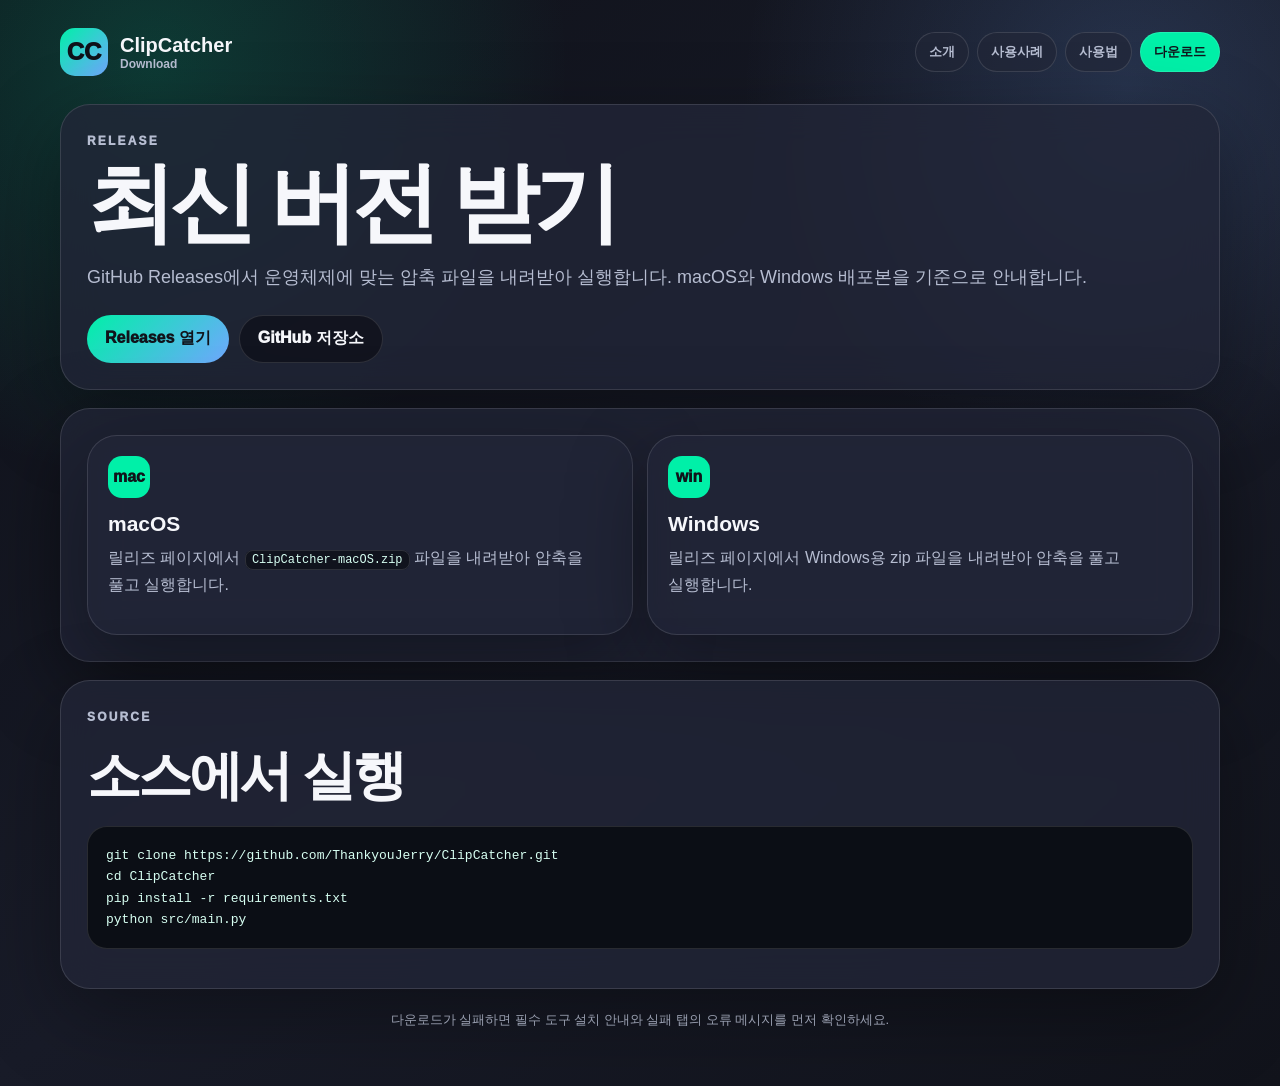
==== docs/download.html @ fd31617c "Add ClipCatcher GitHub Pages site" ====
<!doctype html>
<html lang="ko">
  <head>
    <meta charset="utf-8" />
    <meta name="viewport" content="width=device-width, initial-scale=1" />
    <title>ClipCatcher - 다운로드</title>
    <link rel="stylesheet" href="./assets/site.css" />
  </head>
  <body>
    <main class="shell">
      <nav class="nav">
        <a class="brand" href="./index.html">
          <span class="brand-mark">CC</span>
          <span><strong>ClipCatcher</strong><span>Download</span></span>
        </a>
        <div class="nav-links">
          <a href="./index.html">소개</a>
          <a href="./use-cases.html">사용사례</a>
          <a href="./guide.html">사용법</a>
          <a class="active" href="./download.html">다운로드</a>
        </div>
      </nav>

      <section class="section panel">
        <p class="eyebrow">Release</p>
        <h1>최신 버전 받기</h1>
        <p class="lead">
          GitHub Releases에서 운영체제에 맞는 압축 파일을 내려받아 실행합니다.
          macOS와 Windows 배포본을 기준으로 안내합니다.
        </p>
        <div class="actions">
          <a class="button" href="https://github.com/ThankyouJerry/ClipCatcher/releases" target="_blank" rel="noreferrer">Releases 열기</a>
          <a class="button secondary" href="https://github.com/ThankyouJerry/ClipCatcher" target="_blank" rel="noreferrer">GitHub 저장소</a>
        </div>
      </section>

      <section class="section panel">
        <div class="grid two">
          <article class="card">
            <span class="use-case-number">mac</span>
            <h3>macOS</h3>
            <p>릴리즈 페이지에서 <code>ClipCatcher-macOS.zip</code> 파일을 내려받아 압축을 풀고 실행합니다.</p>
          </article>
          <article class="card">
            <span class="use-case-number">win</span>
            <h3>Windows</h3>
            <p>릴리즈 페이지에서 Windows용 zip 파일을 내려받아 압축을 풀고 실행합니다.</p>
          </article>
        </div>
      </section>

      <section class="section panel">
        <p class="eyebrow">Source</p>
        <h2>소스에서 실행</h2>
        <pre class="code-box">git clone https://github.com/ThankyouJerry/ClipCatcher.git
cd ClipCatcher
pip install -r requirements.txt
python src/main.py</pre>
      </section>

      <p class="footer">다운로드가 실패하면 필수 도구 설치 안내와 실패 탭의 오류 메시지를 먼저 확인하세요.</p>
    </main>
  </body>
</html>
---- docs/assets/site.css ----
:root {
  --bg: #11131b;
  --bg-soft: #191c28;
  --panel: #222638;
  --panel-strong: #2b3046;
  --ink: #f6f7fb;
  --muted: #b6bdd1;
  --line: rgba(255, 255, 255, 0.12);
  --accent: #00f0a8;
  --accent-2: #70a7ff;
  --danger: #ff3e5f;
  --shadow: 0 26px 80px rgba(0, 0, 0, 0.34);
}

* {
  box-sizing: border-box;
}

body {
  margin: 0;
  min-height: 100vh;
  color: var(--ink);
  background:
    radial-gradient(circle at 12% 6%, rgba(0, 240, 168, 0.18), transparent 26rem),
    radial-gradient(circle at 88% 8%, rgba(112, 167, 255, 0.18), transparent 24rem),
    linear-gradient(145deg, #0f1119 0%, #181b28 54%, #11131b 100%);
  font-family: ui-sans-serif, "Pretendard", "Apple SD Gothic Neo", "Noto Sans KR", sans-serif;
  word-break: keep-all;
  overflow-wrap: break-word;
}

a {
  color: inherit;
}

code {
  border: 1px solid var(--line);
  border-radius: 8px;
  background: rgba(10, 12, 18, 0.68);
  padding: 2px 6px;
  color: #d7fff2;
  font-size: 0.92em;
}

.shell {
  width: min(1160px, calc(100% - 32px));
  margin: 0 auto;
  padding: 28px 0 44px;
}

.nav {
  display: flex;
  align-items: center;
  justify-content: space-between;
  gap: 18px;
  margin-bottom: 28px;
}

.brand {
  display: flex;
  align-items: center;
  gap: 12px;
  text-decoration: none;
}

.brand-mark {
  display: grid;
  width: 48px;
  height: 48px;
  place-items: center;
  border-radius: 15px;
  background: linear-gradient(135deg, var(--accent), var(--accent-2));
  color: #0f1119;
  font-size: 24px;
  font-weight: 950;
}

.brand strong {
  display: block;
  font-size: 20px;
}

.brand span span {
  display: block;
  color: var(--muted);
  font-size: 12px;
  font-weight: 750;
}

.nav-links {
  display: flex;
  flex-wrap: wrap;
  gap: 8px;
  justify-content: flex-end;
}

.nav-links a {
  border: 1px solid var(--line);
  border-radius: 999px;
  background: rgba(34, 38, 56, 0.66);
  padding: 10px 13px;
  color: var(--muted);
  font-size: 13px;
  font-weight: 850;
  text-decoration: none;
}

.nav-links a.active,
.nav-links a:hover {
  color: #10131a;
  background: var(--accent);
}

.panel,
.card,
.shot-frame {
  border: 1px solid var(--line);
  border-radius: 30px;
  background: rgba(34, 38, 56, 0.78);
  box-shadow: var(--shadow);
  backdrop-filter: blur(18px);
}

.hero {
  display: grid;
  grid-template-columns: minmax(0, 0.95fr) minmax(360px, 1.05fr);
  gap: 18px;
  align-items: center;
}

.hero-copy {
  padding: clamp(28px, 4vw, 48px);
}

.eyebrow {
  margin: 0 0 12px;
  color: var(--accent);
  font-size: 12px;
  font-weight: 950;
  letter-spacing: 0.18em;
  text-transform: uppercase;
}

h1,
h2,
h3,
p {
  margin-top: 0;
}

h1 {
  margin-bottom: 18px;
  font-size: clamp(48px, 8vw, 88px);
  line-height: 0.92;
  letter-spacing: -0.07em;
}

h2 {
  margin-bottom: 12px;
  font-size: clamp(30px, 5vw, 54px);
  letter-spacing: -0.06em;
}

h3 {
  margin-bottom: 8px;
  font-size: 21px;
}

.lead {
  color: var(--muted);
  font-size: 18px;
  line-height: 1.75;
}

.actions {
  display: flex;
  flex-wrap: wrap;
  gap: 10px;
  margin-top: 22px;
}

.button {
  display: inline-flex;
  min-height: 48px;
  align-items: center;
  justify-content: center;
  border-radius: 999px;
  background: linear-gradient(135deg, var(--accent), var(--accent-2));
  color: #10131a;
  padding: 0 18px;
  font-weight: 950;
  text-decoration: none;
}

.button.secondary {
  border: 1px solid var(--line);
  color: var(--ink);
  background: rgba(15, 17, 25, 0.76);
}

.hero-shot {
  padding: 12px;
}

.hero-shot img,
.shot-frame img {
  display: block;
  width: 100%;
  border-radius: 22px;
}

.section {
  margin-top: 18px;
  padding: 26px;
}

.grid {
  display: grid;
  grid-template-columns: repeat(3, 1fr);
  gap: 14px;
}

.grid.two {
  grid-template-columns: repeat(2, 1fr);
}

.card {
  padding: 20px;
}

.card p,
.section > p,
.step-list p {
  color: var(--muted);
  line-height: 1.7;
}

.use-case-number {
  display: inline-grid;
  width: 42px;
  height: 42px;
  margin-bottom: 14px;
  place-items: center;
  border-radius: 14px;
  background: var(--accent);
  color: #10131a;
  font-weight: 950;
}

.pill-row {
  display: flex;
  flex-wrap: wrap;
  gap: 8px;
}

.pill-row span {
  border: 1px solid var(--line);
  border-radius: 999px;
  background: rgba(15, 17, 25, 0.56);
  padding: 7px 9px;
  color: var(--muted);
  font-size: 12px;
  font-weight: 850;
}

.shot-grid {
  display: grid;
  grid-template-columns: repeat(2, 1fr);
  gap: 16px;
}

.shot-frame {
  padding: 12px;
}

.shot-frame figcaption {
  margin-top: 12px;
  color: var(--muted);
  font-size: 14px;
  line-height: 1.6;
}

.step-list {
  display: grid;
  gap: 12px;
}

.step {
  display: grid;
  grid-template-columns: auto minmax(0, 1fr);
  gap: 14px;
  align-items: start;
  border: 1px solid var(--line);
  border-radius: 22px;
  background: rgba(15, 17, 25, 0.42);
  padding: 16px;
}

.step strong {
  display: grid;
  width: 40px;
  height: 40px;
  place-items: center;
  border-radius: 14px;
  background: var(--panel-strong);
  color: var(--accent);
}

.code-box {
  overflow: auto;
  border: 1px solid var(--line);
  border-radius: 20px;
  background: #0b0e15;
  padding: 18px;
  color: #d7fff2;
  font-size: 13px;
  line-height: 1.65;
}

.warning {
  border-color: rgba(255, 62, 95, 0.28);
}

.warning .use-case-number {
  background: var(--danger);
  color: white;
}

.footer {
  margin-top: 22px;
  color: var(--muted);
  font-size: 13px;
  text-align: center;
}

@media (max-width: 860px) {
  .nav,
  .hero {
    display: grid;
    grid-template-columns: 1fr;
  }

  .nav-links {
    justify-content: flex-start;
  }

  .grid,
  .grid.two,
  .shot-grid {
    grid-template-columns: 1fr;
  }
}
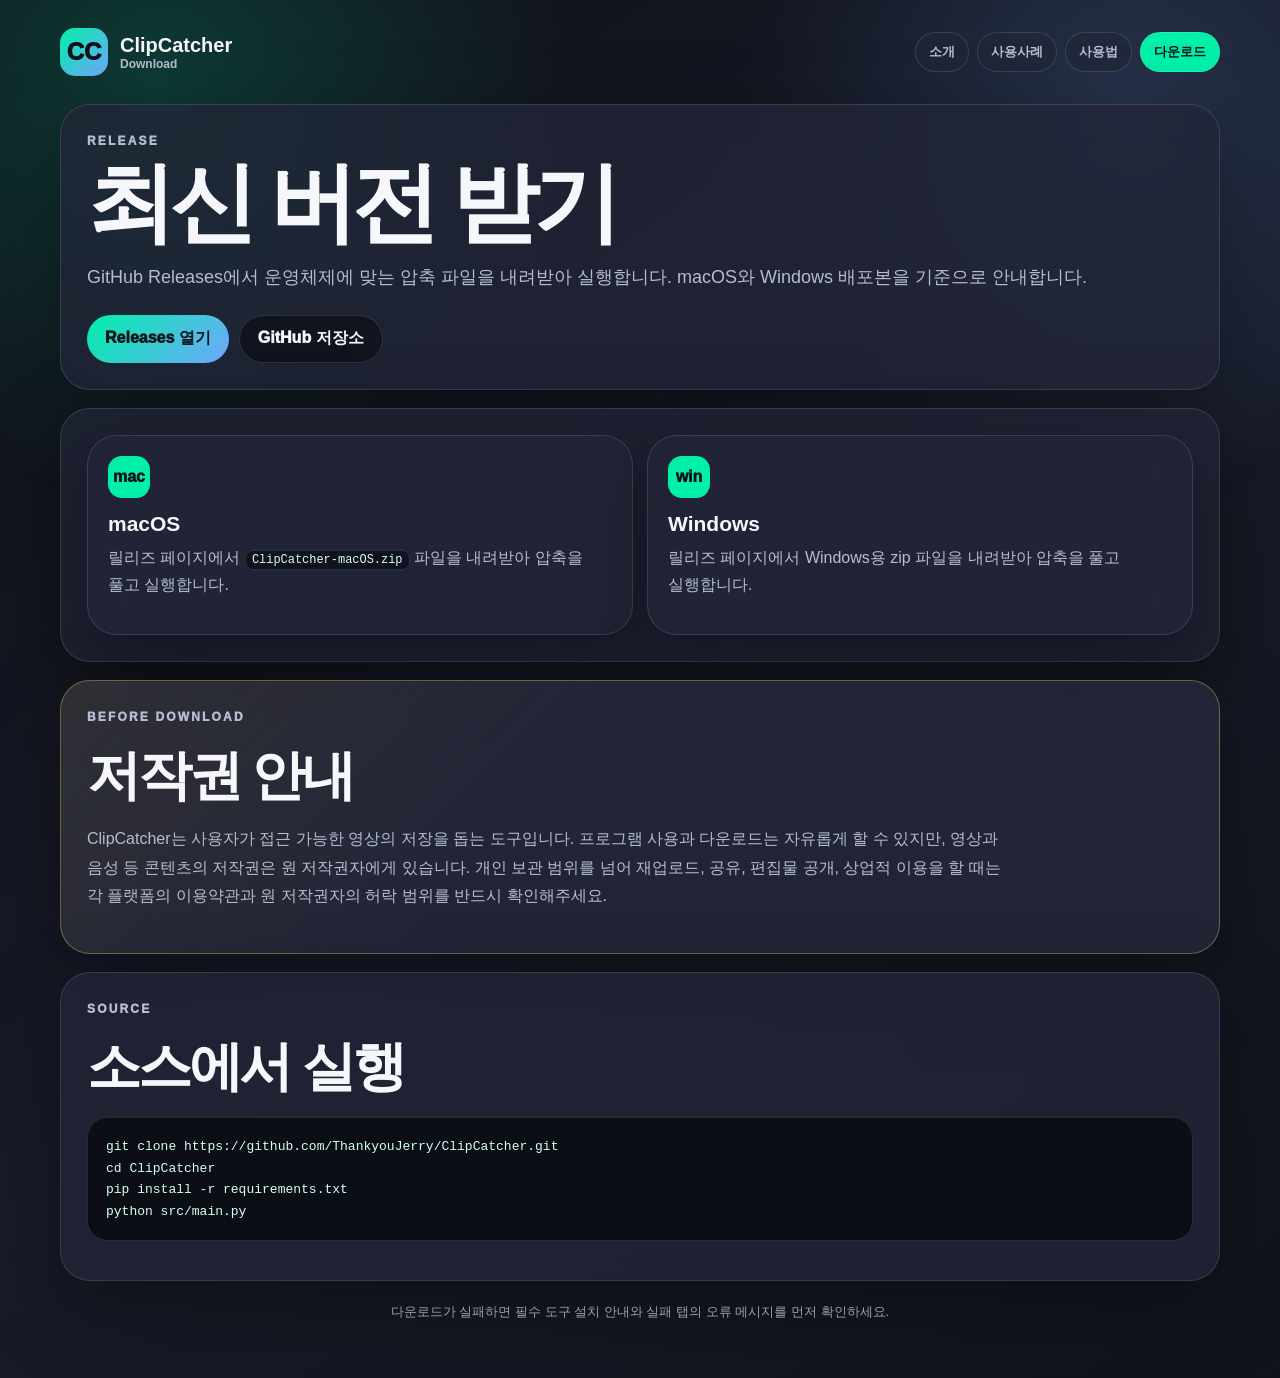
==== commit b33d6030: "Add copyright usage notice" ====
--- a/docs/download.html
+++ b/docs/download.html
@@ -49,6 +49,16 @@
         </div>
       </section>
 
+      <section class="section panel notice-card">
+        <p class="eyebrow">Before Download</p>
+        <h2>저작권 안내</h2>
+        <p>
+          ClipCatcher는 사용자가 접근 가능한 영상의 저장을 돕는 도구입니다.
+          프로그램 사용과 다운로드는 자유롭게 할 수 있지만, 영상과 음성 등 콘텐츠의 저작권은 원 저작권자에게 있습니다.
+          개인 보관 범위를 넘어 재업로드, 공유, 편집물 공개, 상업적 이용을 할 때는 각 플랫폼의 이용약관과 원 저작권자의 허락 범위를 반드시 확인해주세요.
+        </p>
+      </section>
+
       <section class="section panel">
         <p class="eyebrow">Source</p>
         <h2>소스에서 실행</h2>
--- a/docs/assets/site.css
+++ b/docs/assets/site.css
@@ -172,6 +172,10 @@
   line-height: 1.75;
 }
 
+.lead.compact {
+  max-width: 820px;
+}
+
 .actions {
   display: flex;
   flex-wrap: wrap;
@@ -280,6 +284,12 @@
   line-height: 1.6;
 }
 
+.shot-frame figcaption code {
+  display: inline-block;
+  max-width: 100%;
+  overflow-wrap: anywhere;
+}
+
 .step-list {
   display: grid;
   gap: 12px;
@@ -326,6 +336,19 @@
   color: white;
 }
 
+.notice-card {
+  border-color: rgba(255, 210, 92, 0.34);
+  background:
+    linear-gradient(135deg, rgba(255, 210, 92, 0.08), rgba(34, 38, 56, 0.78) 42%),
+    rgba(34, 38, 56, 0.78);
+}
+
+.notice-card p:not(.eyebrow) {
+  max-width: 920px;
+  color: var(--muted);
+  line-height: 1.8;
+}
+
 .footer {
   margin-top: 22px;
   color: var(--muted);
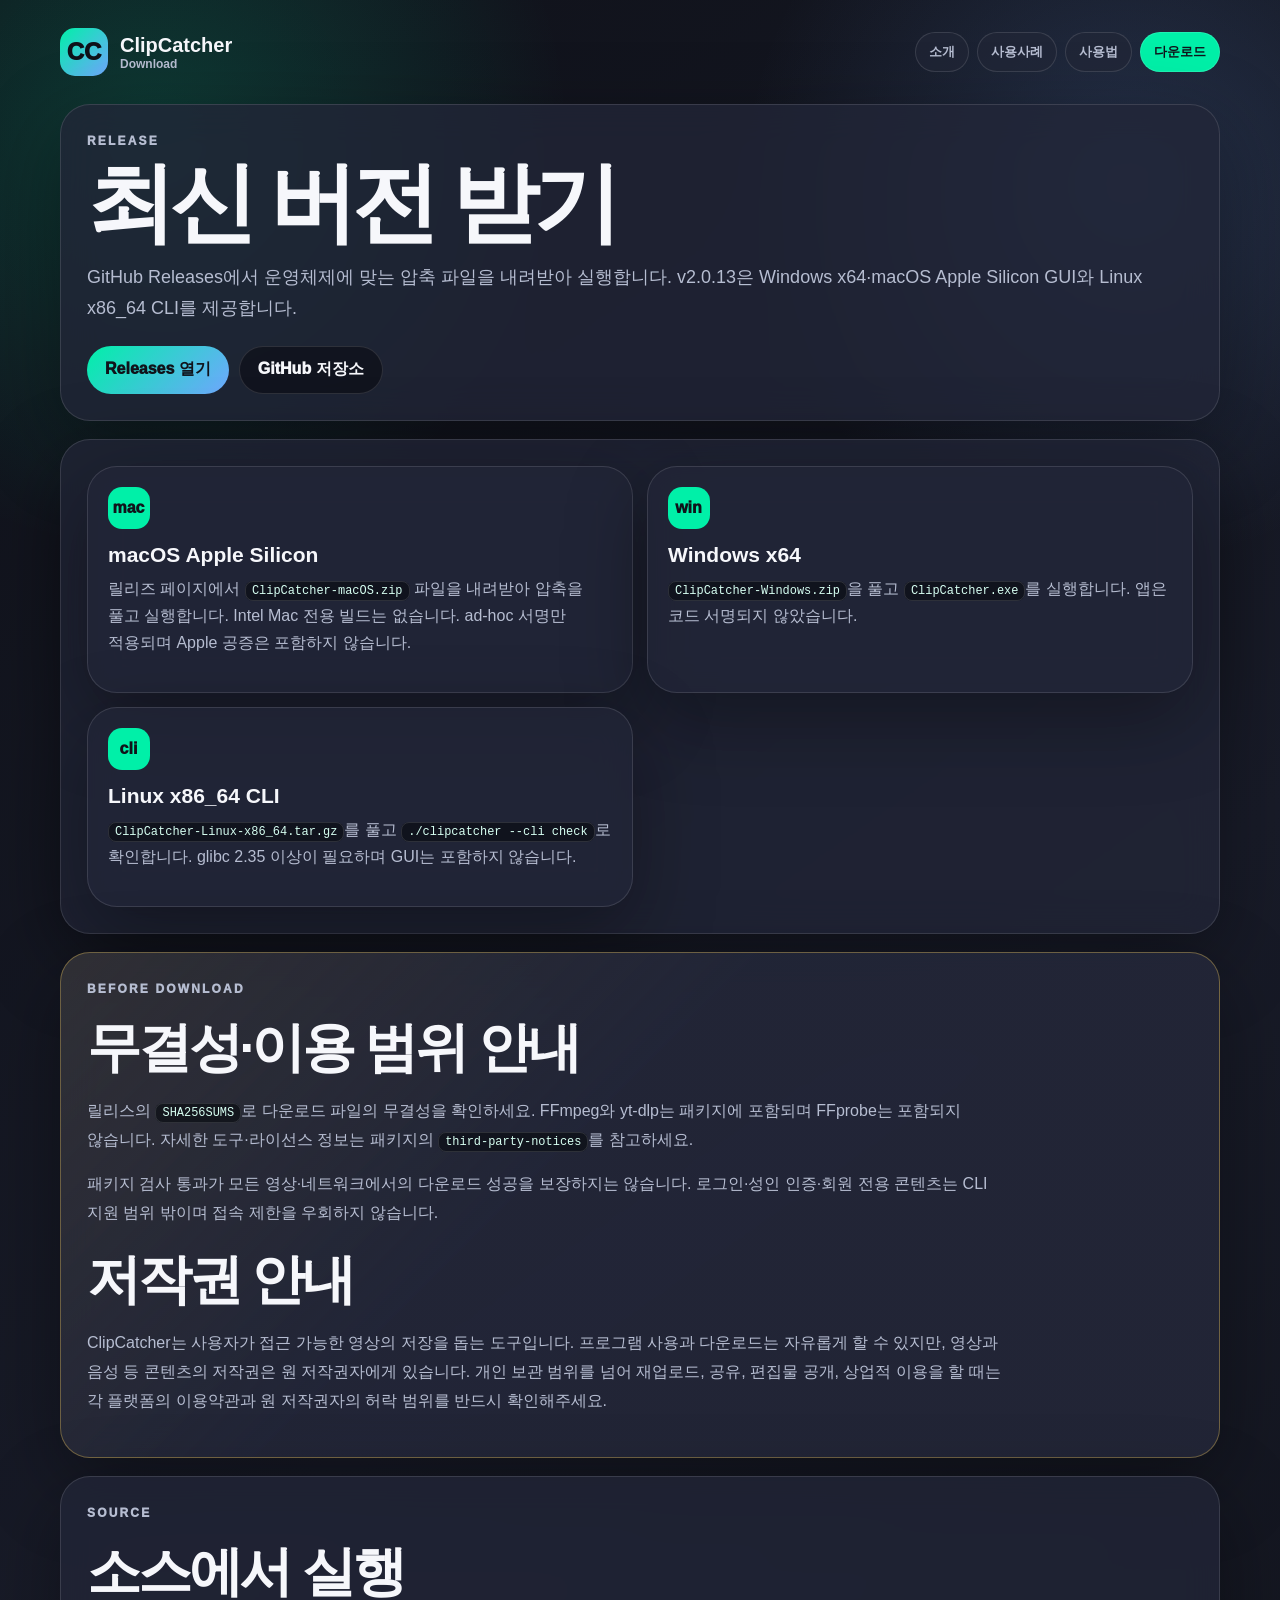
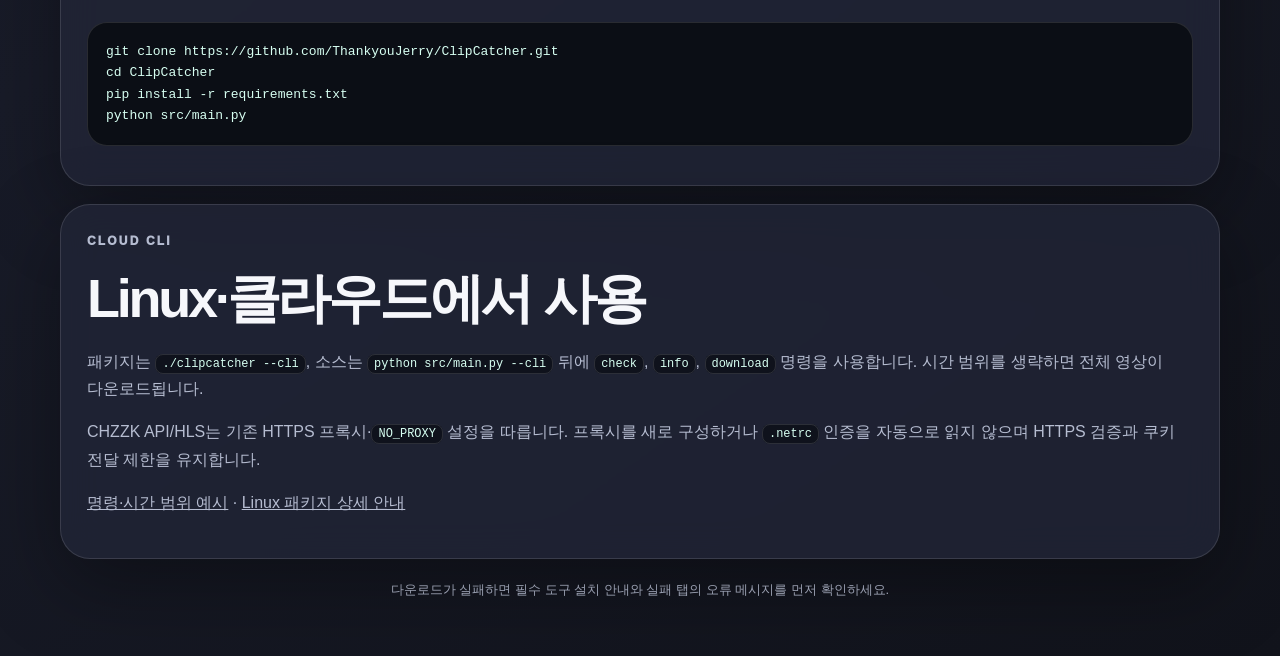
==== commit 3fc6fa70: "Refresh released UI screenshots and align current release documentation" ====
--- a/docs/download.html
+++ b/docs/download.html
@@ -26,10 +26,10 @@
         <h1>최신 버전 받기</h1>
         <p class="lead">
           GitHub Releases에서 운영체제에 맞는 압축 파일을 내려받아 실행합니다.
-          macOS와 Windows 배포본을 기준으로 안내합니다.
+          v2.0.13은 Windows x64·macOS Apple Silicon GUI와 Linux x86_64 CLI를 제공합니다.
         </p>
         <div class="actions">
-          <a class="button" href="https://github.com/ThankyouJerry/ClipCatcher/releases" target="_blank" rel="noreferrer">Releases 열기</a>
+          <a class="button" href="https://github.com/ThankyouJerry/ClipCatcher/releases/tag/v2.0.13" target="_blank" rel="noreferrer">Releases 열기</a>
           <a class="button secondary" href="https://github.com/ThankyouJerry/ClipCatcher" target="_blank" rel="noreferrer">GitHub 저장소</a>
         </div>
       </section>
@@ -38,19 +38,27 @@
         <div class="grid two">
           <article class="card">
             <span class="use-case-number">mac</span>
-            <h3>macOS</h3>
-            <p>릴리즈 페이지에서 <code>ClipCatcher-macOS.zip</code> 파일을 내려받아 압축을 풀고 실행합니다.</p>
+            <h3>macOS Apple Silicon</h3>
+            <p>릴리즈 페이지에서 <code>ClipCatcher-macOS.zip</code> 파일을 내려받아 압축을 풀고 실행합니다. Intel Mac 전용 빌드는 없습니다. ad-hoc 서명만 적용되며 Apple 공증은 포함하지 않습니다.</p>
           </article>
           <article class="card">
             <span class="use-case-number">win</span>
-            <h3>Windows</h3>
-            <p>릴리즈 페이지에서 Windows용 zip 파일을 내려받아 압축을 풀고 실행합니다.</p>
+            <h3>Windows x64</h3>
+            <p><code>ClipCatcher-Windows.zip</code>을 풀고 <code>ClipCatcher.exe</code>를 실행합니다. 앱은 코드 서명되지 않았습니다.</p>
+          </article>
+          <article class="card">
+            <span class="use-case-number">cli</span>
+            <h3>Linux x86_64 CLI</h3>
+            <p><code>ClipCatcher-Linux-x86_64.tar.gz</code>를 풀고 <code>./clipcatcher --cli check</code>로 확인합니다. glibc 2.35 이상이 필요하며 GUI는 포함하지 않습니다.</p>
           </article>
         </div>
       </section>
 
       <section class="section panel notice-card">
         <p class="eyebrow">Before Download</p>
+        <h2>무결성·이용 범위 안내</h2>
+        <p>릴리스의 <code>SHA256SUMS</code>로 다운로드 파일의 무결성을 확인하세요. FFmpeg와 yt-dlp는 패키지에 포함되며 FFprobe는 포함되지 않습니다. 자세한 도구·라이선스 정보는 패키지의 <code>third-party-notices</code>를 참고하세요.</p>
+        <p>패키지 검사 통과가 모든 영상·네트워크에서의 다운로드 성공을 보장하지는 않습니다. 로그인·성인 인증·회원 전용 콘텐츠는 CLI 지원 범위 밖이며 접속 제한을 우회하지 않습니다.</p>
         <h2>저작권 안내</h2>
         <p>
           ClipCatcher는 사용자가 접근 가능한 영상의 저장을 돕는 도구입니다.
@@ -68,6 +76,14 @@
 python src/main.py</pre>
       </section>
 
+      <section class="section panel">
+        <p class="eyebrow">Cloud CLI</p>
+        <h2>Linux·클라우드에서 사용</h2>
+        <p>패키지는 <code>./clipcatcher --cli</code>, 소스는 <code>python src/main.py --cli</code> 뒤에 <code>check</code>, <code>info</code>, <code>download</code> 명령을 사용합니다. 시간 범위를 생략하면 전체 영상이 다운로드됩니다.</p>
+        <p>CHZZK API/HLS는 기존 HTTPS 프록시·<code>NO_PROXY</code> 설정을 따릅니다. 프록시를 새로 구성하거나 <code>.netrc</code> 인증을 자동으로 읽지 않으며 HTTPS 검증과 쿠키 전달 제한을 유지합니다.</p>
+        <p><a href="https://github.com/ThankyouJerry/ClipCatcher#cross-platform-cli--linux-cloud">명령·시간 범위 예시</a> · <a href="https://github.com/ThankyouJerry/ClipCatcher/blob/main/docs/LINUX_PACKAGE.md">Linux 패키지 상세 안내</a></p>
+      </section>
+
       <p class="footer">다운로드가 실패하면 필수 도구 설치 안내와 실패 탭의 오류 메시지를 먼저 확인하세요.</p>
     </main>
   </body>
